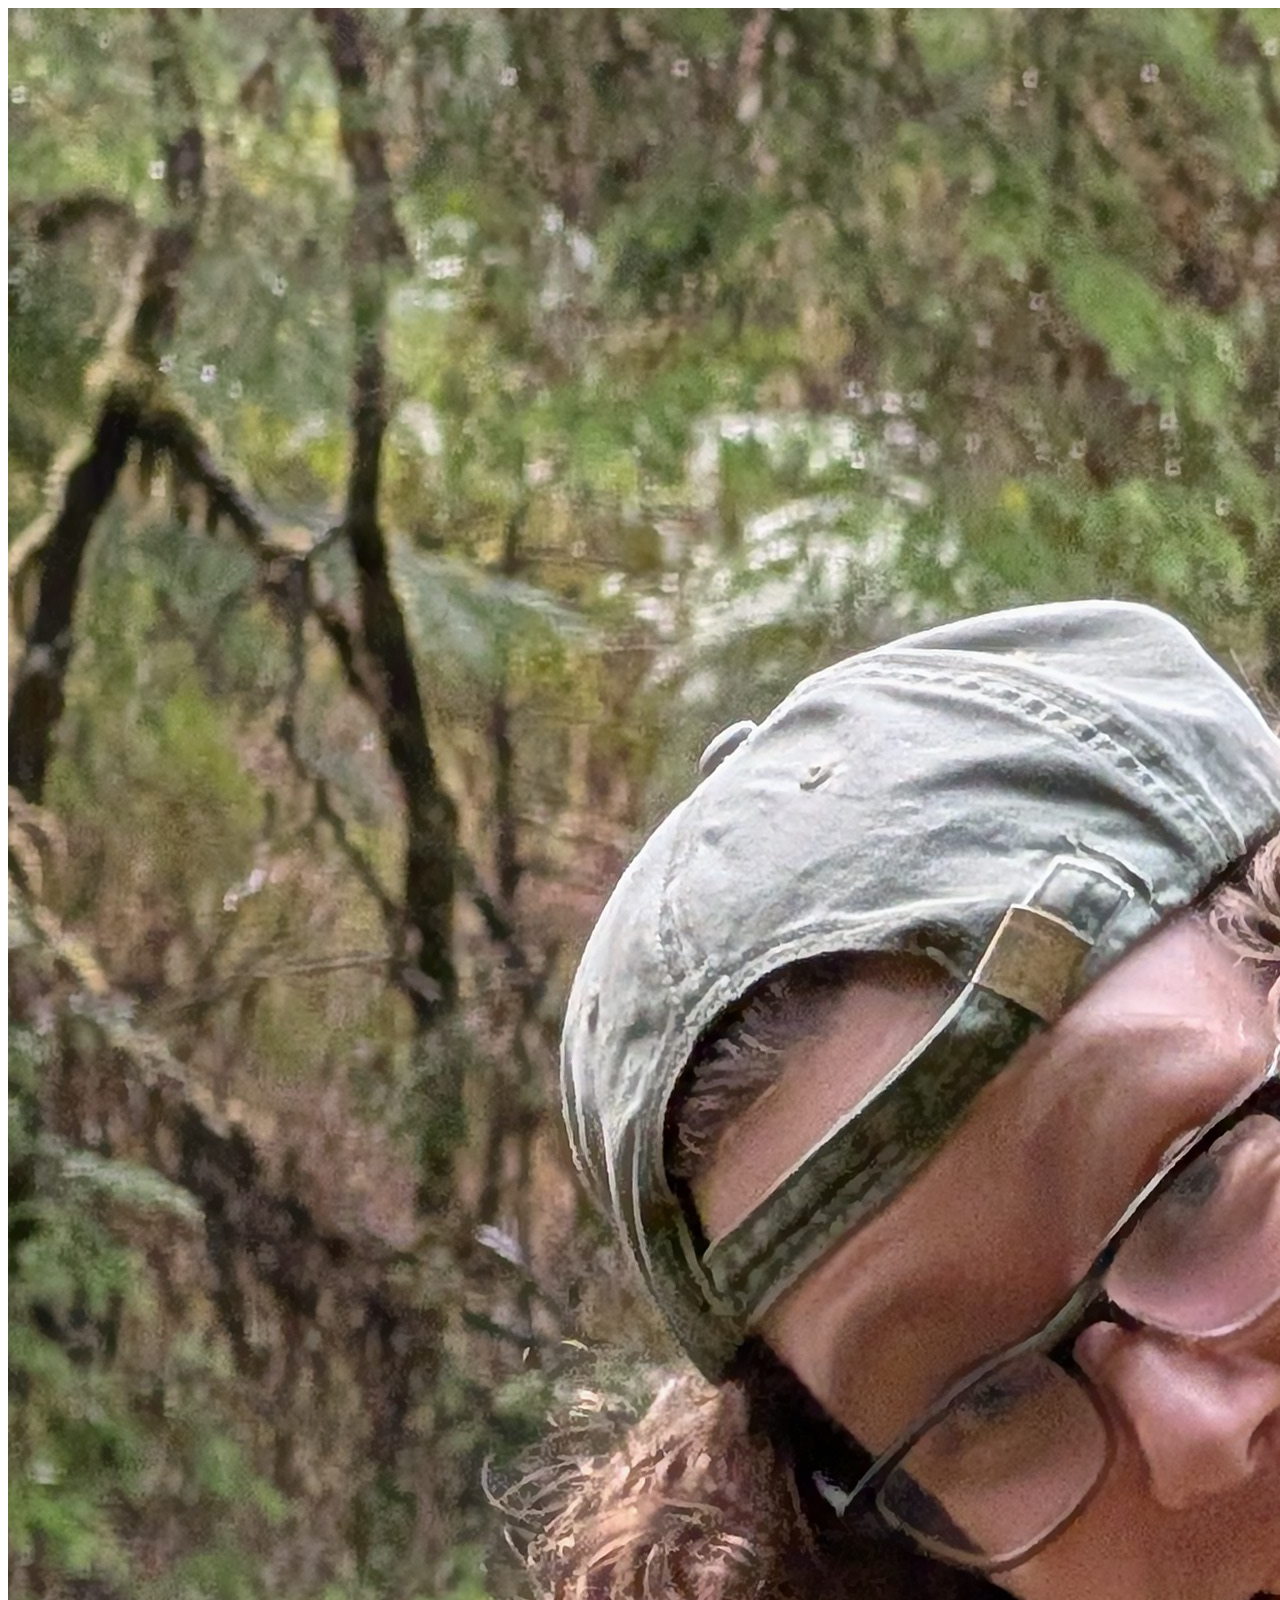
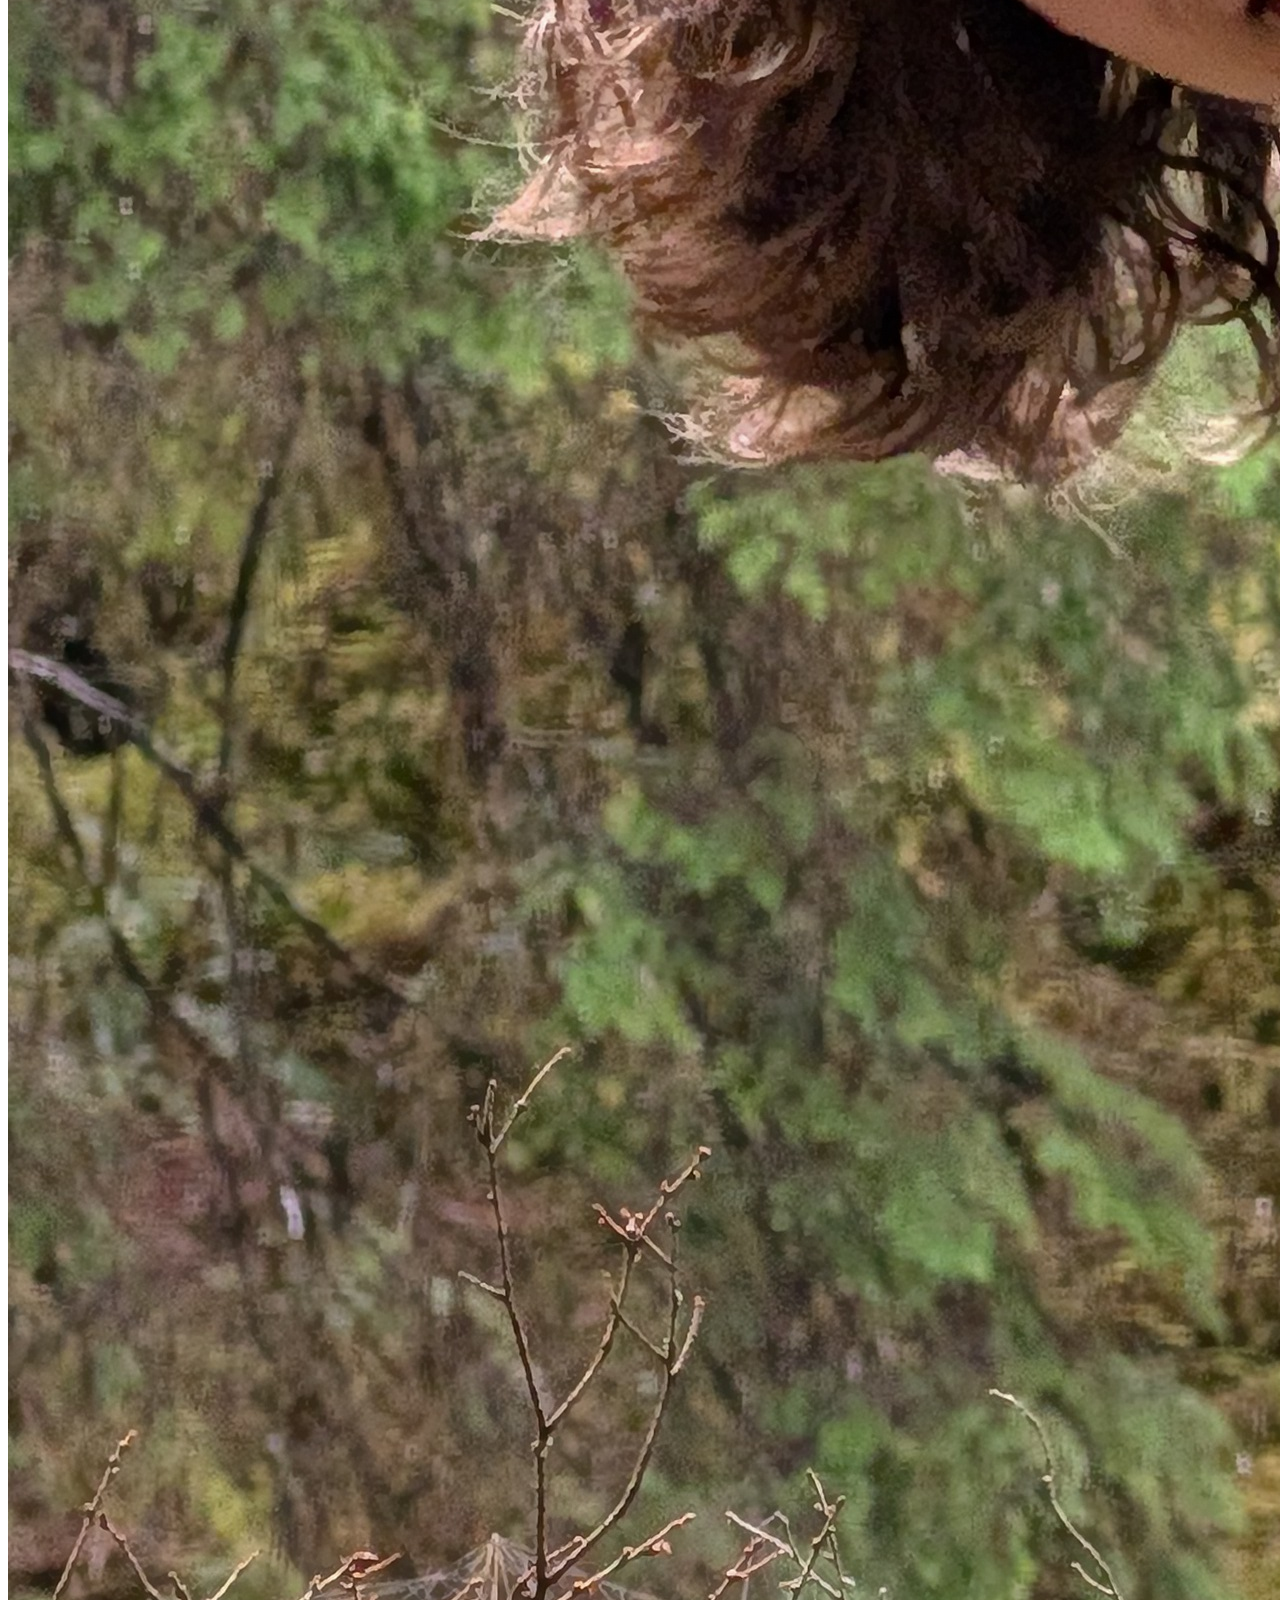
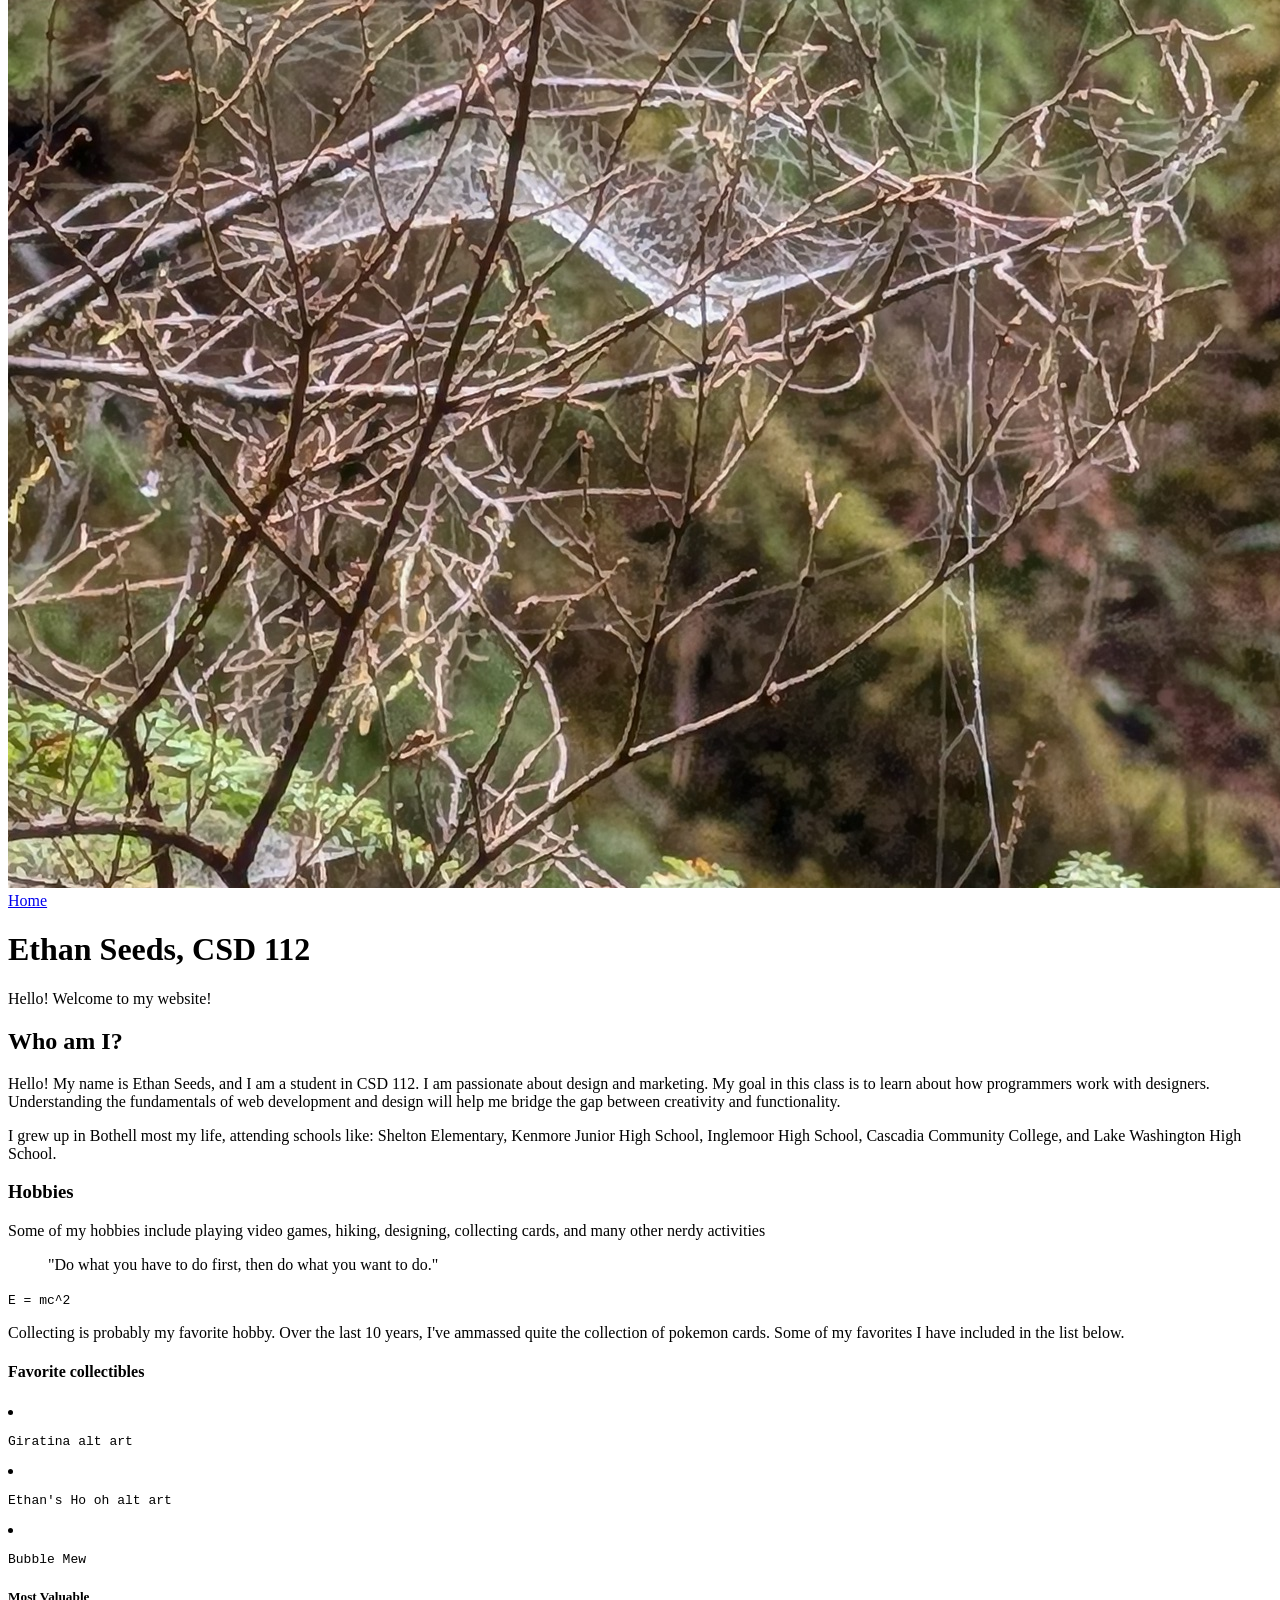
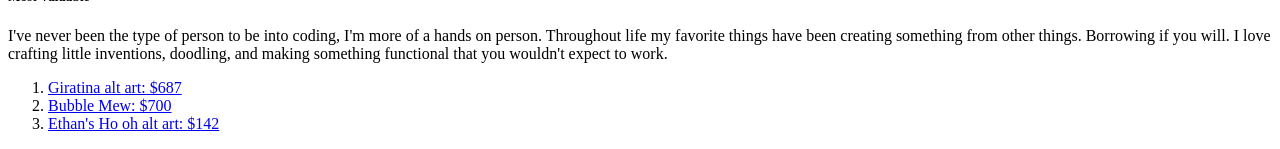
==== html/about.html @ 593fa88a "Edits" ====
<!DOCTYPE html>
<html lang="en">
<head>
    <meta charset="UTF-8">
    <meta name="viewport" content="width=device-width, initial-scale=1.0">
    <title>About me</title>
</head>
<body>
     <img src= "..\img\Ethan.jpg" alt="A picture of me">
     <a href="../index.html">Home</a>
    <h1> Ethan Seeds, CSD 112</h1>
      <P> Hello! Welcome to my website!</P>
      <h2>Who am I?</h2>  
        <p>Hello! My name is Ethan Seeds, and I am a student in CSD 112. I am passionate about design and marketing. My goal in this class is to learn about how programmers work with designers. Understanding the fundamentals of web development and design will help me bridge the gap between creativity and functionality.</p>
        <p>I grew up in Bothell most my life, attending schools like: Shelton Elementary, Kenmore Junior High School, Inglemoor High School, Cascadia Community College, and Lake Washington High School.</p>
    <h3>Hobbies</h3>
    <p>Some of my hobbies include playing video games, hiking, designing, collecting cards</a>, and many other nerdy activities</p>
    <blockquote>"Do what you have to do first, then do what you want to do."</blockquote>
    <code>E = mc^2</code>
    <P>Collecting is probably my favorite hobby. Over the last 10 years, I've ammassed quite the collection of pokemon cards. Some of my favorites I have included in the list below.</P>
    <h4>Favorite collectibles</h4>
    <li><pre>Giratina alt art</pre></li>
    <li><pre>Ethan's Ho oh alt art</pre></li>
    <li><pre>Bubble Mew</pre></li>
    <h5>Most Valuable</h5>
    <p>I've never been the type of person to be into coding, I'm more of a hands on person. Throughout life my favorite things have been creating something from other things. Borrowing if you will. I love crafting little inventions, doodling, and making something functional that you wouldn't expect to work.</p>
    <ol> <li><a href="https://app.getcollectr.com/explore/product/284137">Giratina alt art: $687</a></li>
        <li><a href="https://app.getcollectr.com/explore/product/534919">Bubble Mew: $700</a></li> 
       <li><a href="https://app.getcollectr.com/explore/product/633030">Ethan's Ho oh alt art: $142</a></li></ol>
    
</body>
</html>
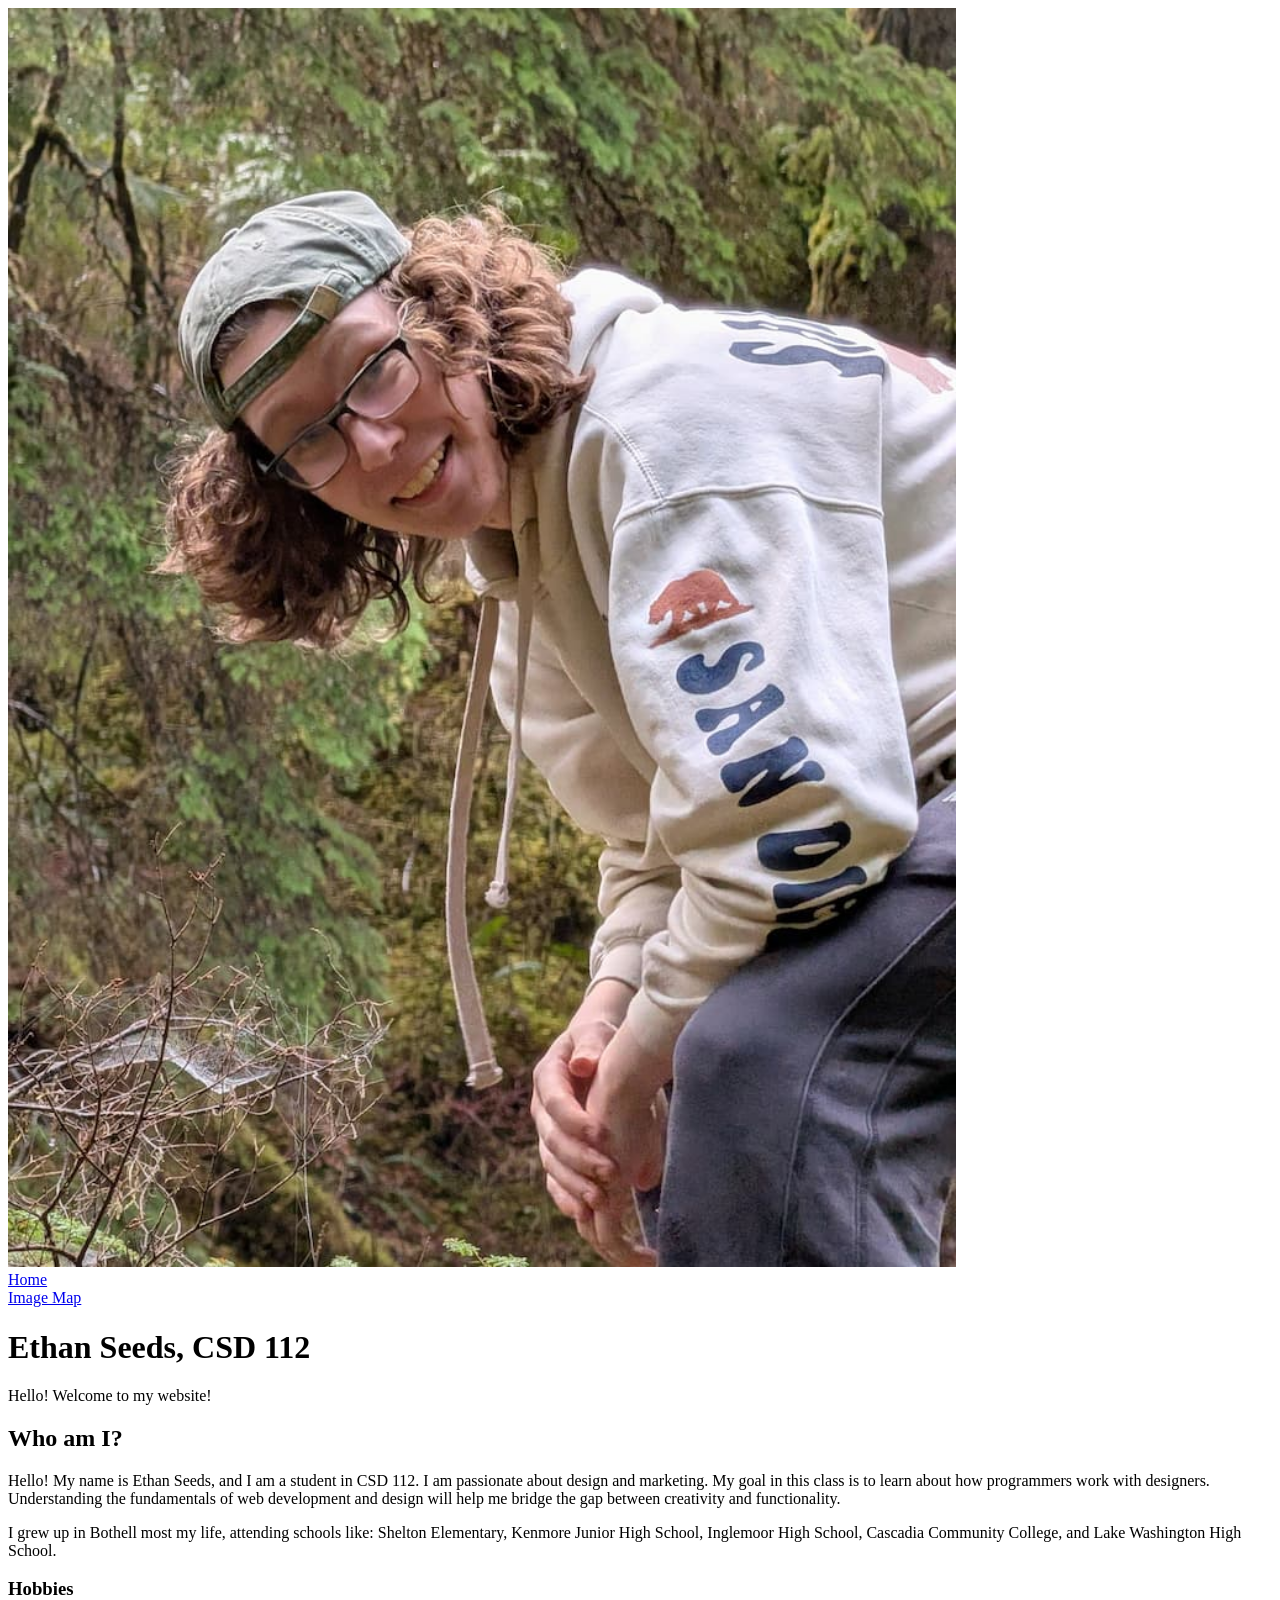
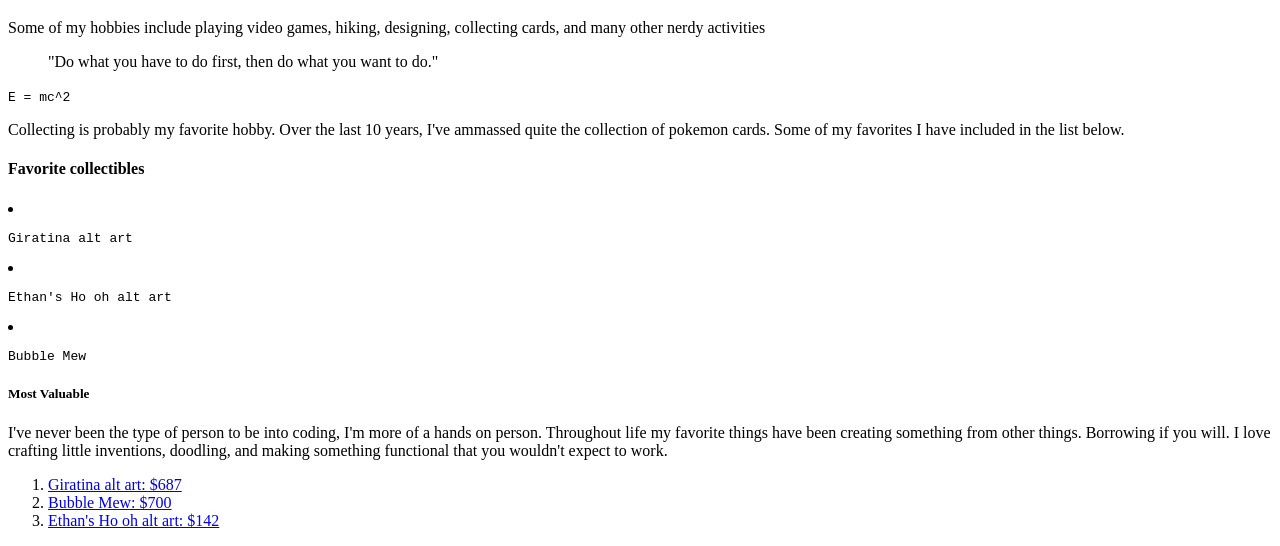
==== commit 3804318e: "update" ====
--- a/html/about.html
+++ b/html/about.html
@@ -6,16 +6,21 @@
     <title>About me</title>
 </head>
 <body>
-     <img src= "..\img\Ethan.jpg" alt="A picture of me">
-     <a href="../index.html">Home</a>
-    <h1> Ethan Seeds, CSD 112</h1>
+    <div class="Picture">   
+     <img src= "..\img\Ethan1.jpg" alt="A picture of me">
+     </div>
+     <a href="..\index.html">Home</a>
+     <div>
+         <a href="imagemap.html">Image Map</a>
+    </div>
+         <h1> Ethan Seeds, CSD 112</h1>
       <P> Hello! Welcome to my website!</P>
       <h2>Who am I?</h2>  
         <p>Hello! My name is Ethan Seeds, and I am a student in CSD 112. I am passionate about design and marketing. My goal in this class is to learn about how programmers work with designers. Understanding the fundamentals of web development and design will help me bridge the gap between creativity and functionality.</p>
         <p>I grew up in Bothell most my life, attending schools like: Shelton Elementary, Kenmore Junior High School, Inglemoor High School, Cascadia Community College, and Lake Washington High School.</p>
     <h3>Hobbies</h3>
-    <p>Some of my hobbies include playing video games, hiking, designing, collecting cards</a>, and many other nerdy activities</p>
-    <blockquote>"Do what you have to do first, then do what you want to do."</blockquote>
+    <p>Some of my hobbies include playing video games, hiking, designing, collecting cards, and many other nerdy activities</p>
+     <blockquote>"Do what you have to do first, then do what you want to do."</blockquote>
     <code>E = mc^2</code>
     <P>Collecting is probably my favorite hobby. Over the last 10 years, I've ammassed quite the collection of pokemon cards. Some of my favorites I have included in the list below.</P>
     <h4>Favorite collectibles</h4>
@@ -28,5 +33,6 @@
         <li><a href="https://app.getcollectr.com/explore/product/534919">Bubble Mew: $700</a></li> 
        <li><a href="https://app.getcollectr.com/explore/product/633030">Ethan's Ho oh alt art: $142</a></li></ol>
     
+    <link rel="stylesheet" href="../css/style.css">
 </body>
 </html>
--- a/css/style.css
+++ b/css/style.css
@@ -0,0 +1,3 @@
+img {
+    width: 75% !important;
+}
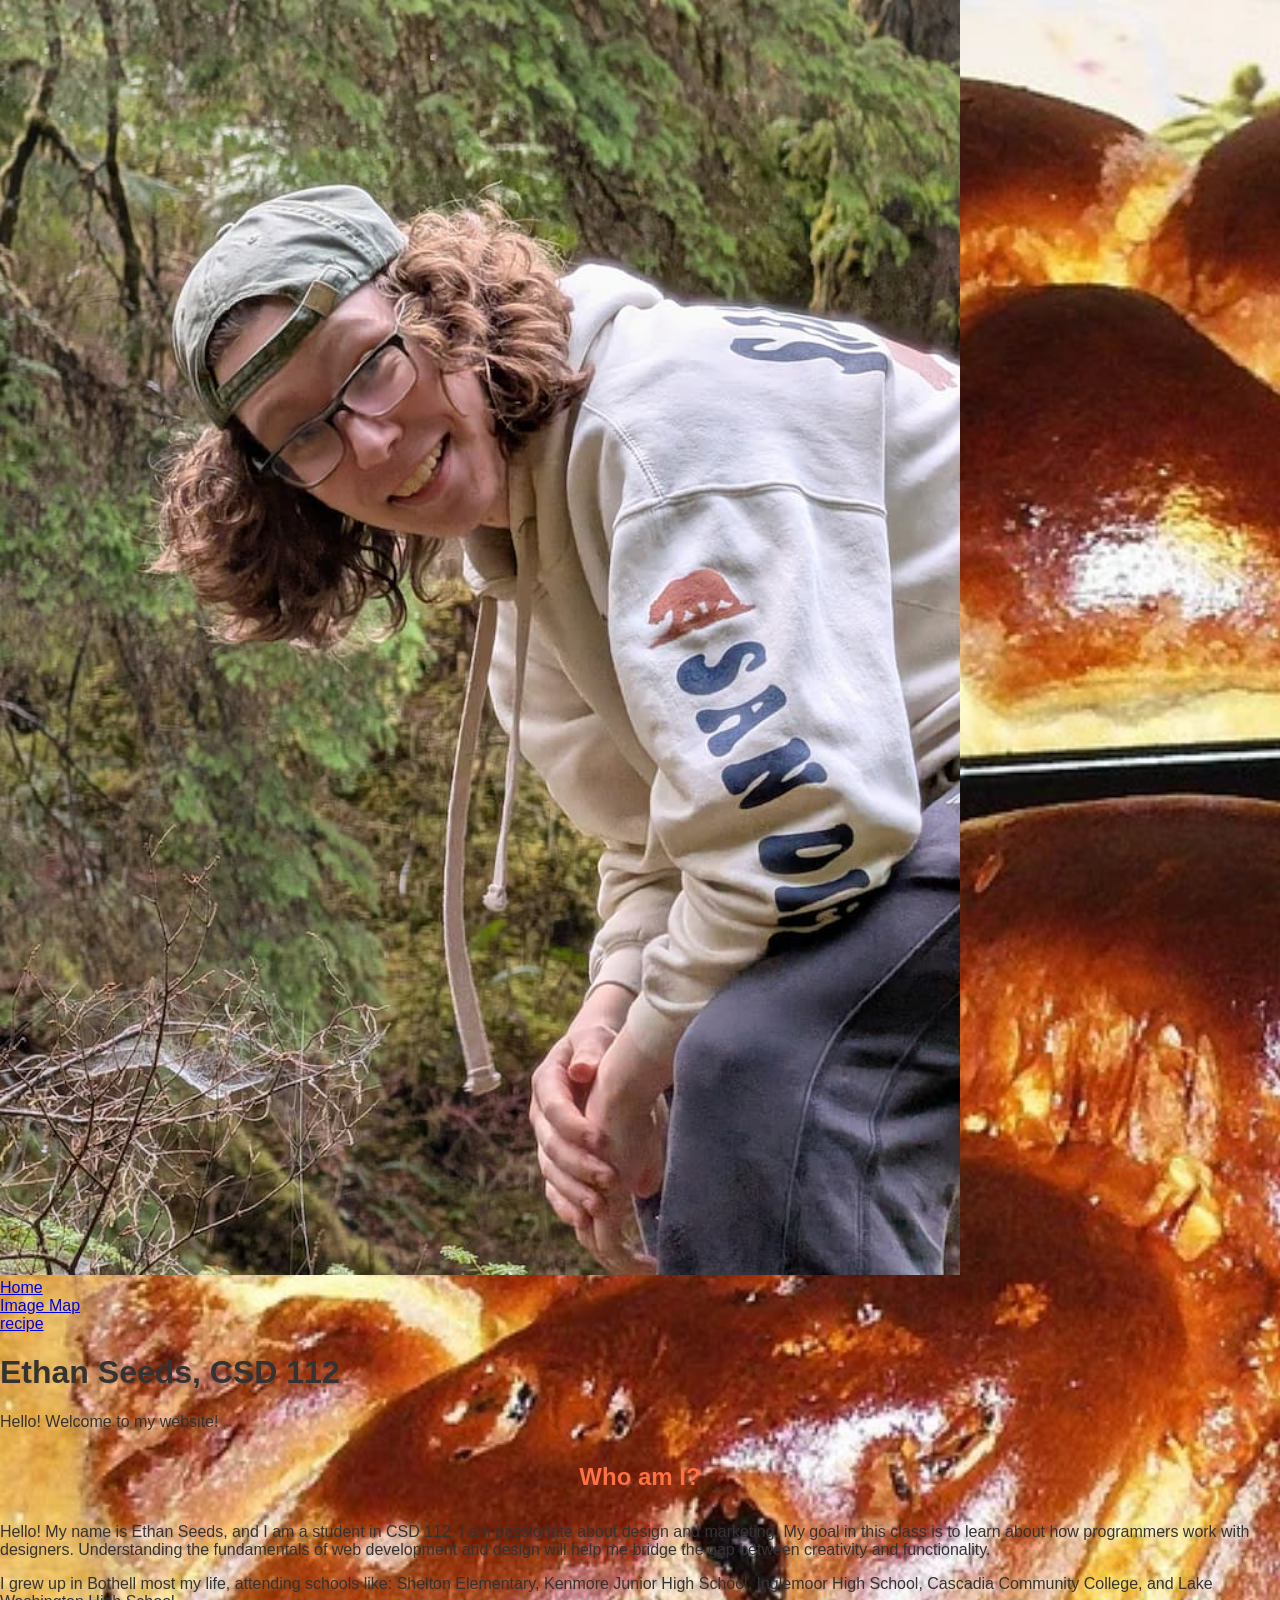
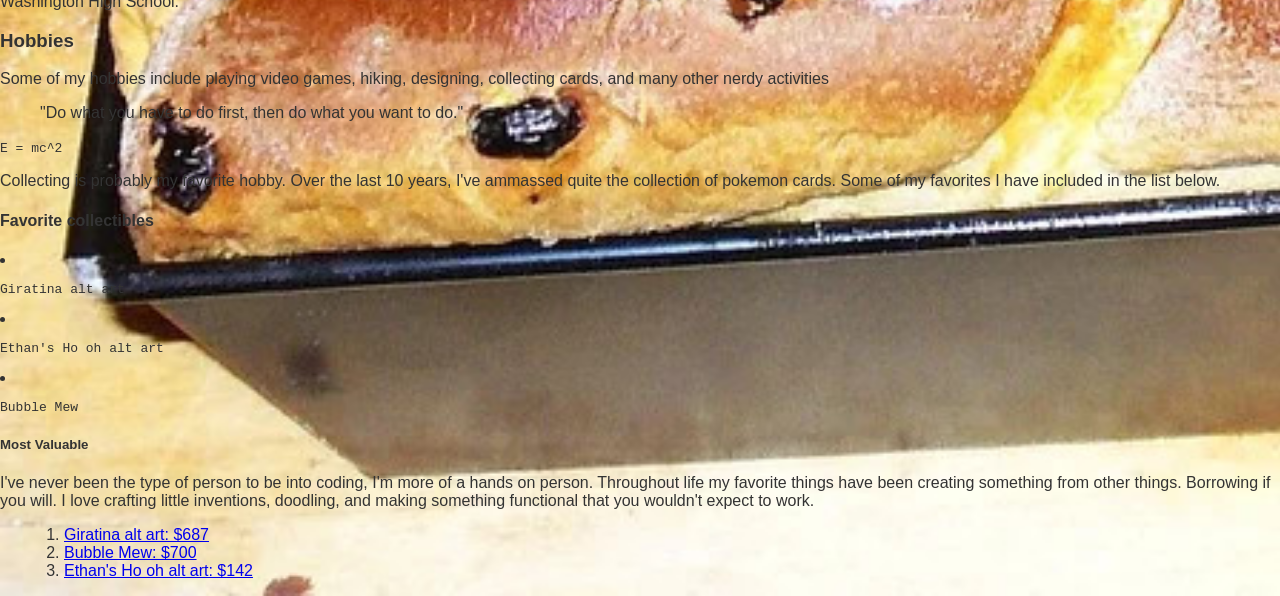
==== commit 3cfdc5ad: "update" ====
--- a/html/about.html
+++ b/html/about.html
@@ -12,6 +12,9 @@
      <a href="..\index.html">Home</a>
      <div>
          <a href="imagemap.html">Image Map</a>
+        <div> 
+            <a href="recipes.html">recipe</a>
+        </div>
     </div>
          <h1> Ethan Seeds, CSD 112</h1>
       <P> Hello! Welcome to my website!</P>
--- a/css/style.css
+++ b/css/style.css
@@ -1,3 +1,42 @@
 img {
     width: 75% !important;
+}
+html {
+        body {
+            background-image: url(../img/ChallahBread.jpg);
+            background-size: cover;
+            font-family: Arial, sans-serif;
+            margin: 0;
+            background-color: #fff8f0;
+            color: #333;
+        }
+        header {
+            background-color: #ff7043;
+            color: white;
+            padding: 1rem;
+            text-align: center;
+        }
+        .recipe { 
+            
+            background: white;
+            margin: 1rem auto;
+            padding: 1rem;
+            border-radius: 8px;
+            max-width: 50%;
+            box-shadow: 0 2px 5px rgba(0,0,0,0.1);
+        }
+        .recipe h3 {
+            color: #572718;
+            margin-left: 1.5rem;
+        }
+        h2 {
+            color: #ff7043;
+            text-align: center;
+            margin: 1rem auto;
+            padding: 1rem;
+
+        }
+        ul, ol {
+            margin-left: 1.5rem;
+        }
 }
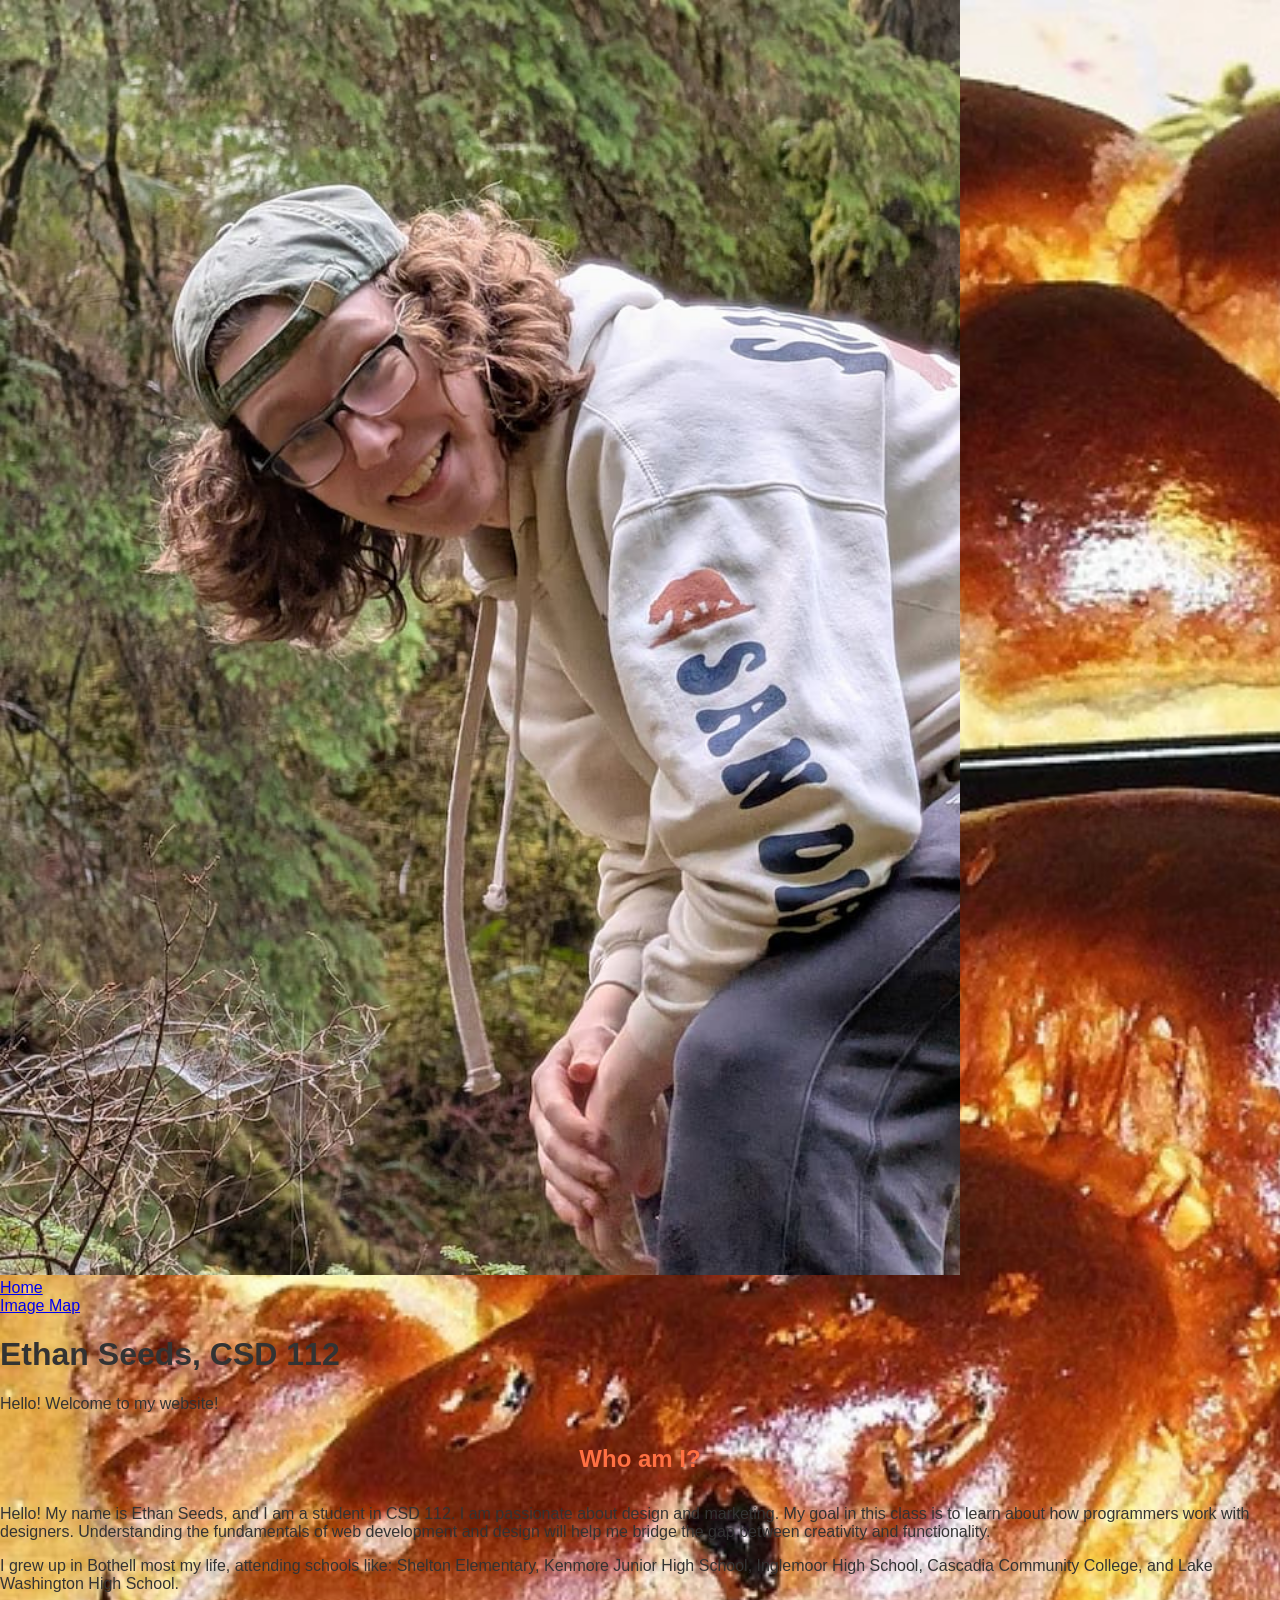
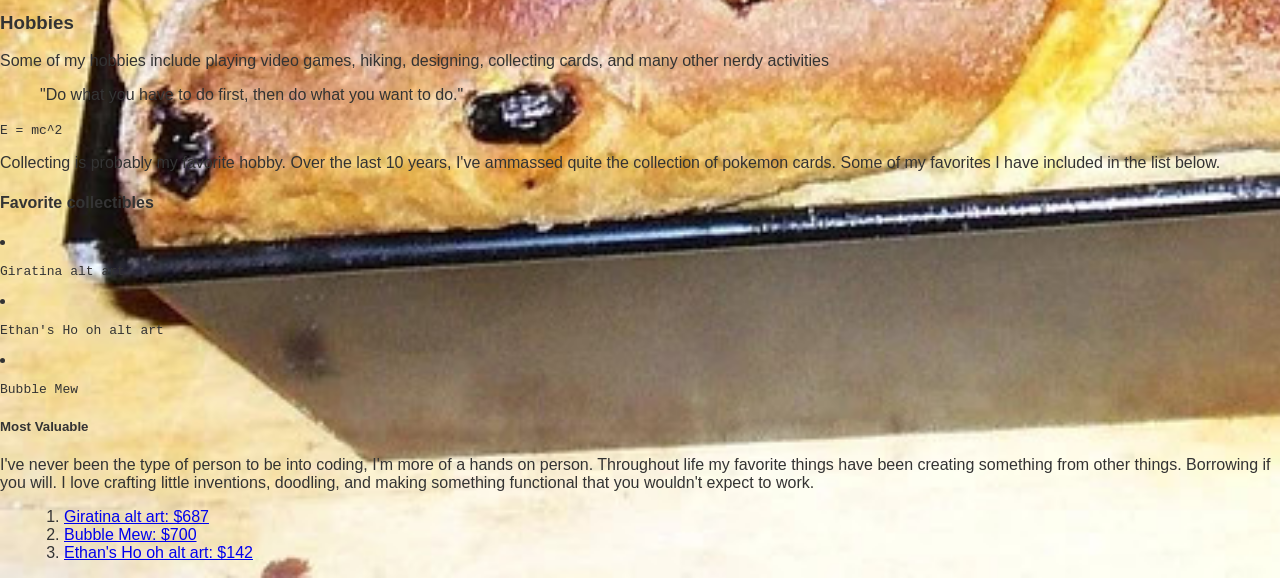
==== commit 523df290: "s" ====
--- a/html/about.html
+++ b/html/about.html
@@ -12,9 +12,7 @@
      <a href="..\index.html">Home</a>
      <div>
          <a href="imagemap.html">Image Map</a>
-        <div> 
-            <a href="recipes.html">recipe</a>
-        </div>
+
     </div>
          <h1> Ethan Seeds, CSD 112</h1>
       <P> Hello! Welcome to my website!</P>
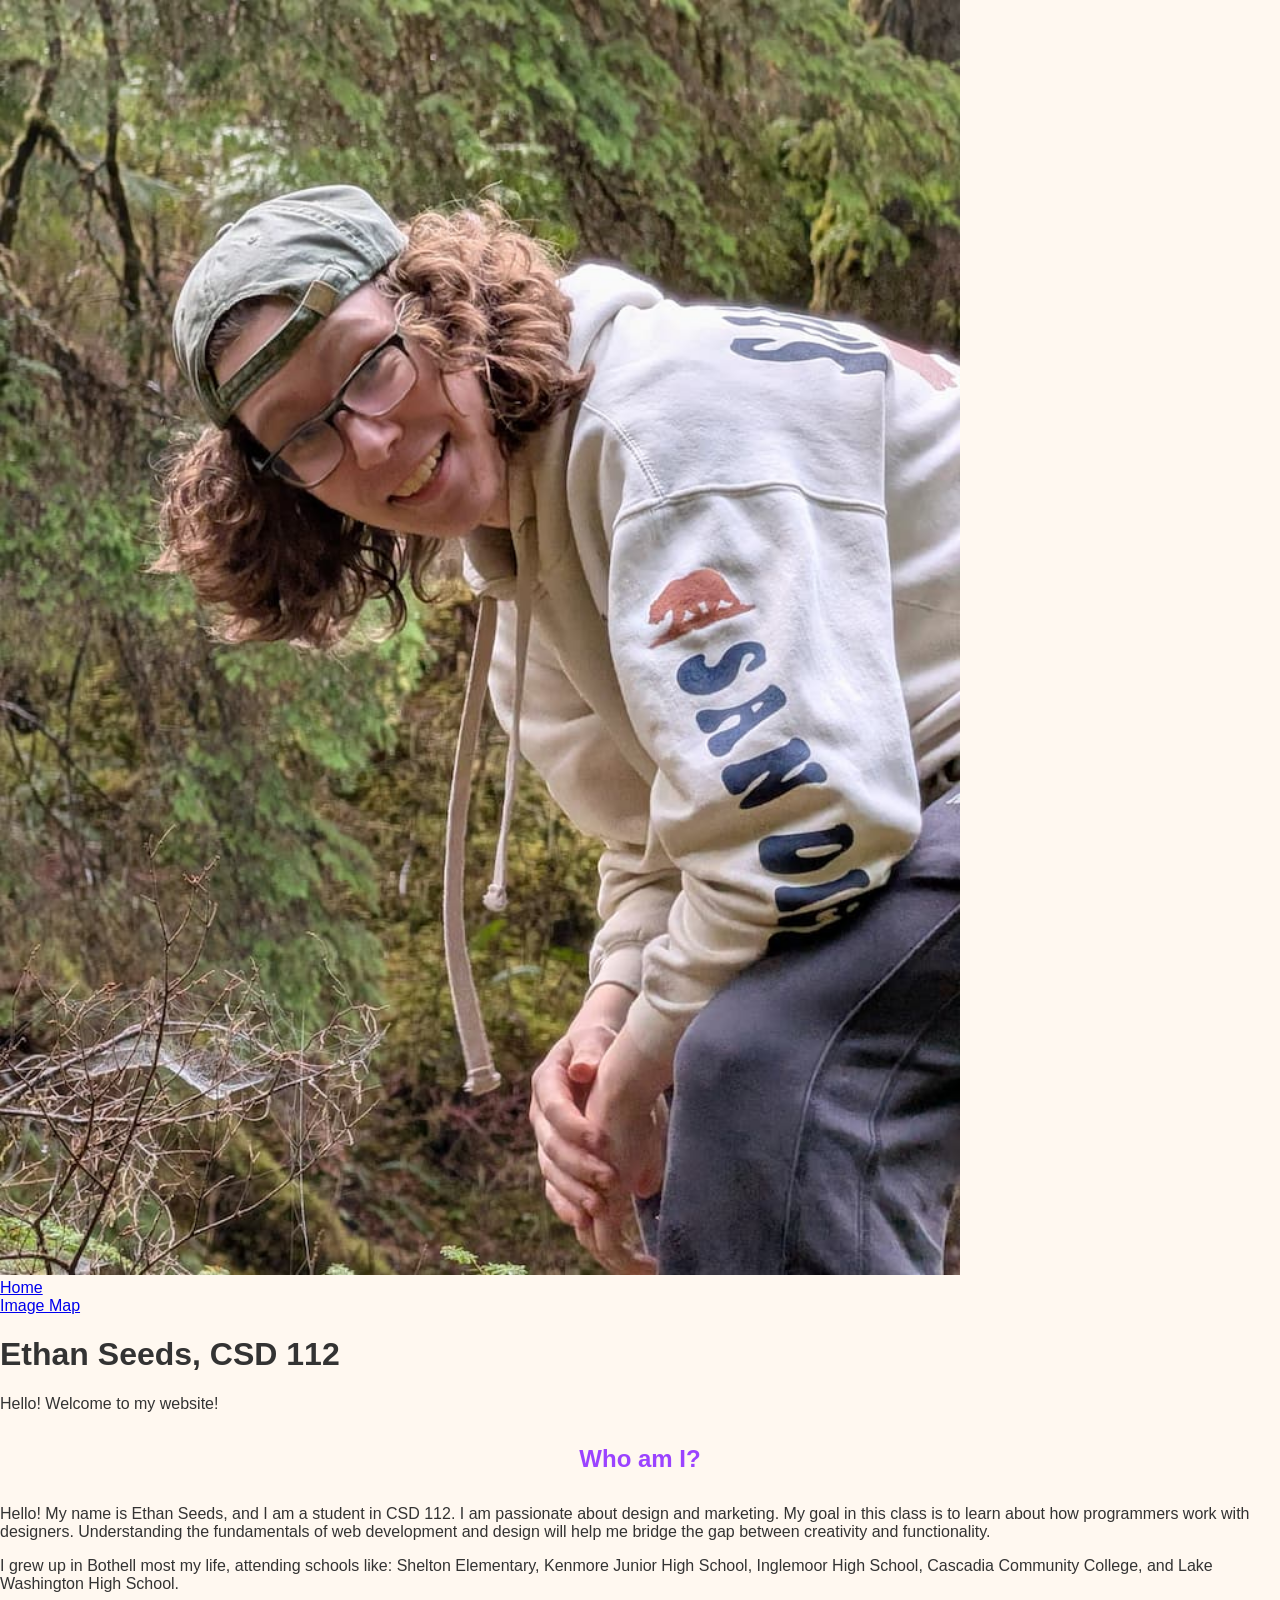
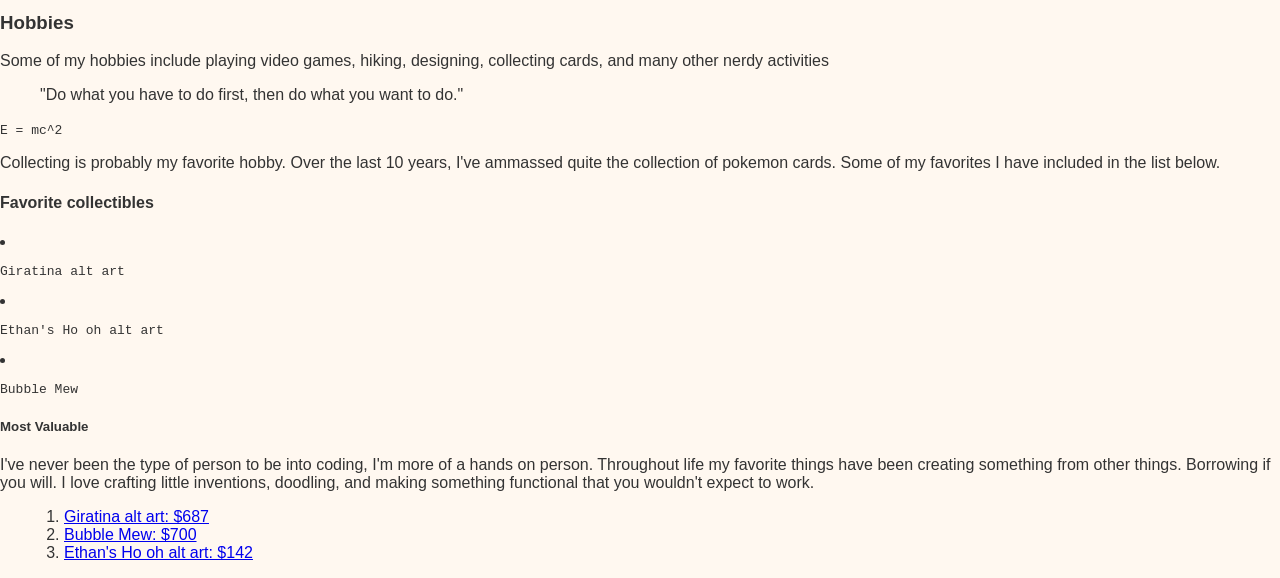
==== commit 7ab72573: "Tables" ====
--- a/html/about.html
+++ b/html/about.html
@@ -4,6 +4,7 @@
     <meta charset="UTF-8">
     <meta name="viewport" content="width=device-width, initial-scale=1.0">
     <title>About me</title>
+    <link rel="stylesheet" href="../css/style.css">
 </head>
 <body>
     <div class="Picture">   
@@ -34,6 +35,6 @@
         <li><a href="https://app.getcollectr.com/explore/product/534919">Bubble Mew: $700</a></li> 
        <li><a href="https://app.getcollectr.com/explore/product/633030">Ethan's Ho oh alt art: $142</a></li></ol>
     
-    <link rel="stylesheet" href="../css/style.css">
+    
 </body>
 </html>
--- a/css/style.css
+++ b/css/style.css
@@ -2,14 +2,16 @@
     width: 75% !important;
 }
 html {
+
         body {
-            background-image: url(../img/ChallahBread.jpg);
             background-size: cover;
             font-family: Arial, sans-serif;
             margin: 0;
             background-color: #fff8f0;
             color: #333;
+            padding: 0;
         }
+      
         header {
             background-color: #ff7043;
             color: white;
@@ -30,7 +32,7 @@
             margin-left: 1.5rem;
         }
         h2 {
-            color: #ff7043;
+            color: #9b43ff;
             text-align: center;
             margin: 1rem auto;
             padding: 1rem;
@@ -39,4 +41,40 @@
         ul, ol {
             margin-left: 1.5rem;
         }
+        table {
+        background-color: #ddd;
+        width: 100%;
+        border-collapse: collapse;
+        margin: 20px 0;
+        font-family: 'Bold', 'Franklin Gothic Medium', 'Arial Narrow', Arial, sans-serif;
+        }
+        th, td {
+        border: 1px solid #ddd;
+        padding: 12px;
+        text-align: left;
+        }
+         th {
+        background-color: #f4f4f4;
+        color: #333;
+        }
+        tr:nth-child(even) {
+        background-color: #f9f9f9;
+         }
+         tr:hover {
+        background-color: #b3b3b3;
+        }
+        .color-icon {
+        width: 15px;
+        height: 15px;
+        display: inline-block;
+        border-radius: 50%;
+        margin-right: 5px;
+    }
+    .planeswalker header {
+        background-color: #423ba1;
+        color: #000000;
+        padding: 1rem;
+        text-align: center; 
+    }
+ 
 }
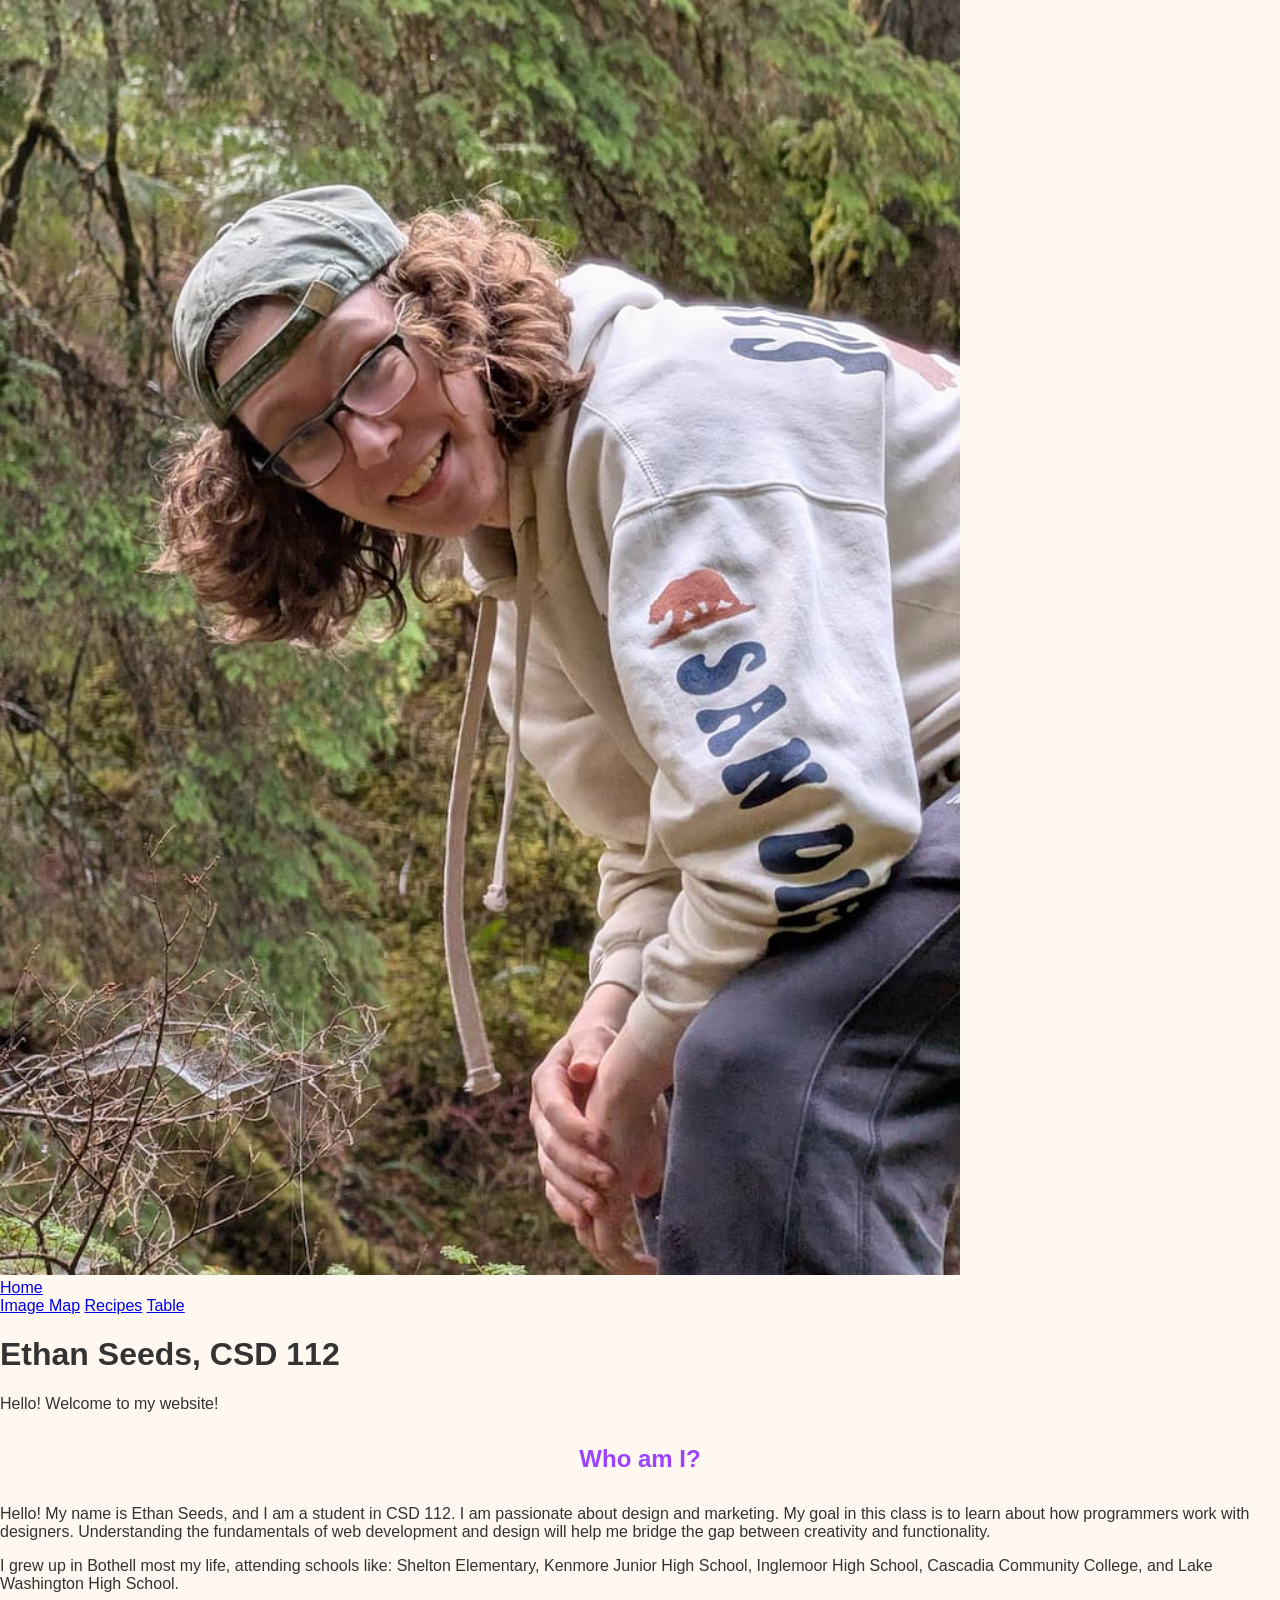
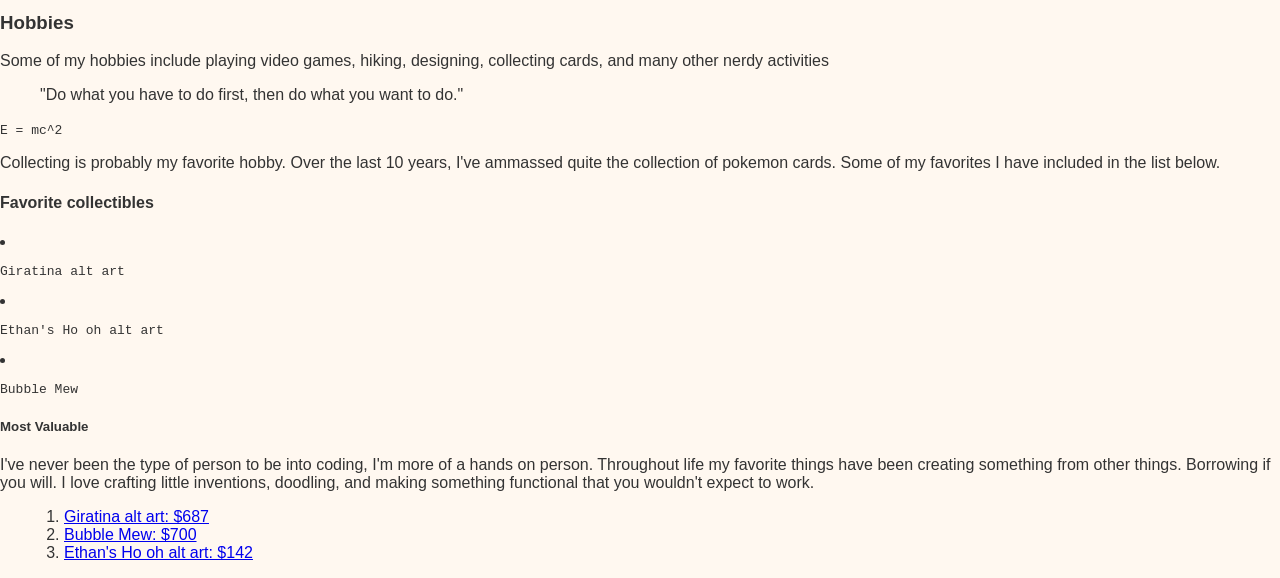
==== commit 3addc911: "update" ====
--- a/html/about.html
+++ b/html/about.html
@@ -13,6 +13,8 @@
      <a href="..\index.html">Home</a>
      <div>
          <a href="imagemap.html">Image Map</a>
+            <a href="recipes.html">Recipes</a>
+            <a href="table.html">Table</a>
 
     </div>
          <h1> Ethan Seeds, CSD 112</h1>
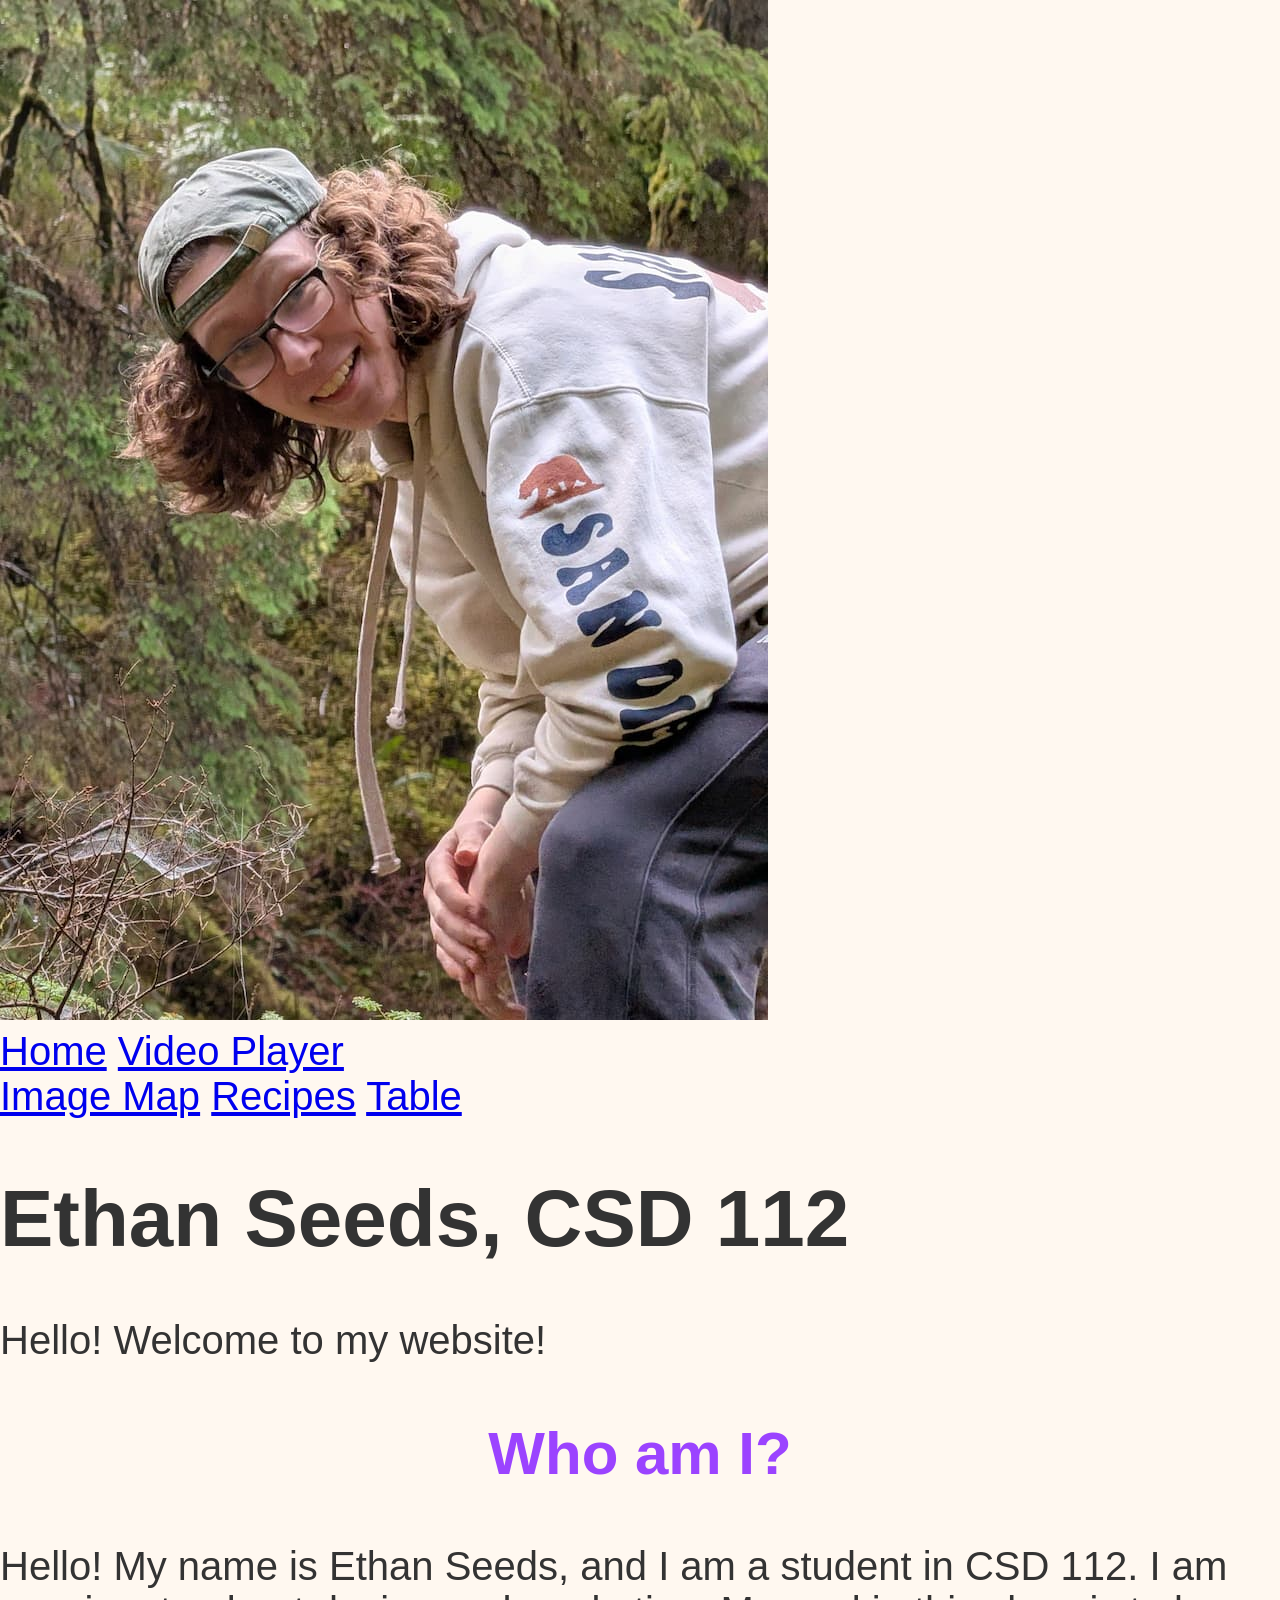
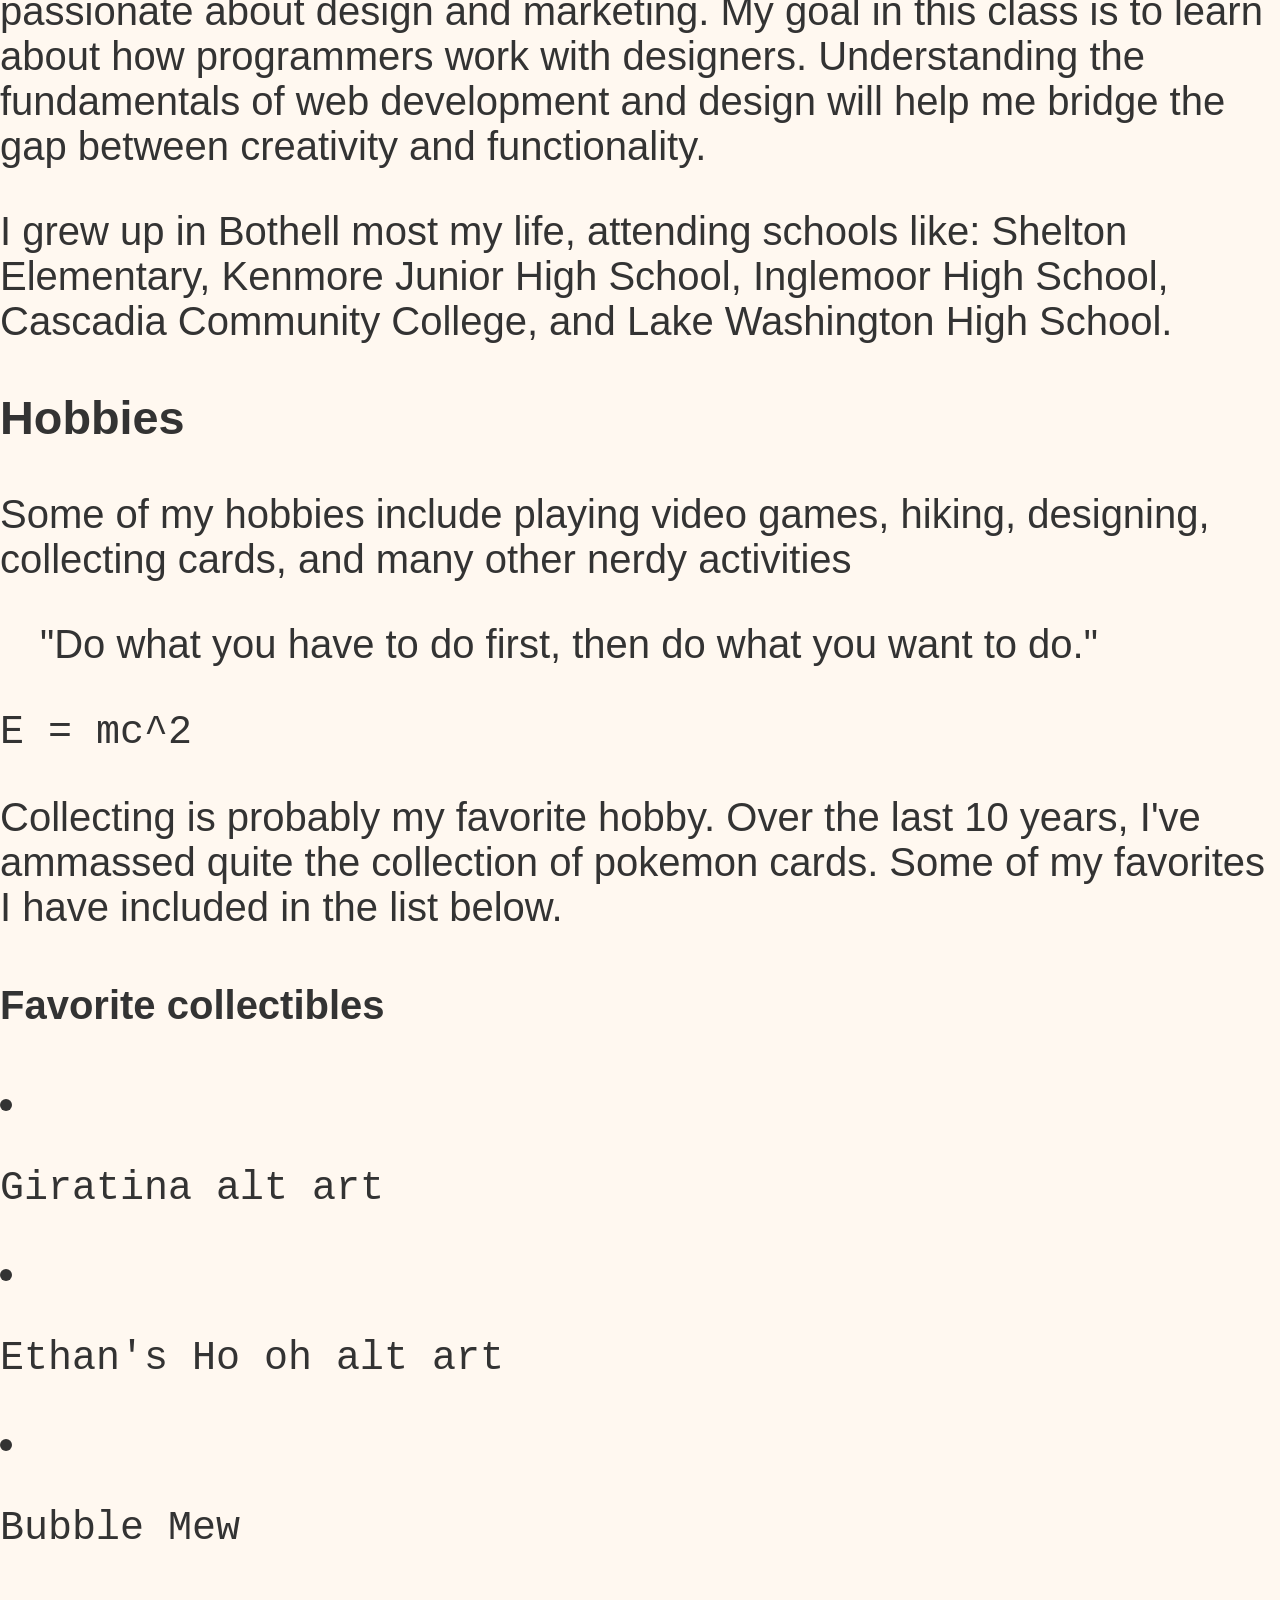
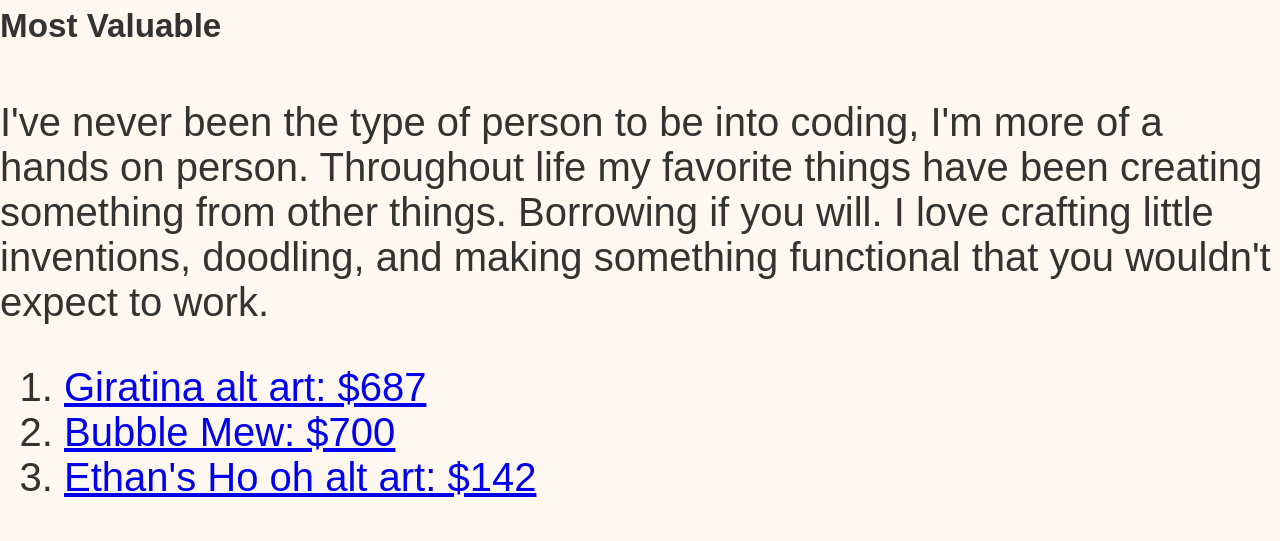
==== commit 222b5b6e: "update" ====
--- a/html/about.html
+++ b/html/about.html
@@ -11,6 +11,7 @@
      <img src= "..\img\Ethan1.jpg" alt="A picture of me">
      </div>
      <a href="..\index.html">Home</a>
+     <a href="videoplayer.html">Video Player</a>
      <div>
          <a href="imagemap.html">Image Map</a>
             <a href="recipes.html">Recipes</a>
--- a/css/style.css
+++ b/css/style.css
@@ -1,7 +1,3 @@
-img {
-    width: 75% !important;
-}
-html {
 
         body {
             background-size: cover;
@@ -10,8 +6,8 @@
             background-color: #fff8f0;
             color: #333;
             padding: 0;
+            font-size: 40px;
         }
-      
         header {
             background-color: #ff7043;
             color: white;
@@ -36,29 +32,36 @@
             text-align: center;
             margin: 1rem auto;
             padding: 1rem;
+        
 
         }
+        
         ul, ol {
             margin-left: 1.5rem;
         }
         table {
-        background-color: #ddd;
+        background-color: #834848;
         width: 100%;
         border-collapse: collapse;
         margin: 20px 0;
         font-family: 'Bold', 'Franklin Gothic Medium', 'Arial Narrow', Arial, sans-serif;
+        font-size: 32px;
+        font-size: scalable 100%;
+        flex: auto;
         }
         th, td {
         border: 1px solid #ddd;
         padding: 12px;
         text-align: left;
+        font-size: scalable 100%;
+        font-weight: 200;
         }
          th {
         background-color: #f4f4f4;
         color: #333;
         }
         tr:nth-child(even) {
-        background-color: #f9f9f9;
+        background-color: #f13131;
          }
          tr:hover {
         background-color: #b3b3b3;
@@ -74,7 +77,32 @@
         background-color: #423ba1;
         color: #000000;
         padding: 1rem;
-        text-align: center; 
+        text-align: center;
+        font-size: vw 10%; 
     }
- 
+    .recipe-page {
+        background-image: url('../img/ChallahBread.jpg');
+        background-repeat: no-repeat;
+        background-size: cover;
+    }
+    tbody td:first-child img {
+        width: 100%;
+        max-width: 400px; 
+
+    }
+    .video-container {
+  position: relative;
+  width: 100%;
+  padding-bottom: 56.25%; /* (9 / 16) * 100 = 16:9 ratio */
+  height: 0;
+  overflow: hidden;
+}
+
+.video-container iframe {
+  position: absolute;
+  top: 0;
+  left: 0;
+  width: 100%;
+  height: 100%;
+  border: 0;
 }
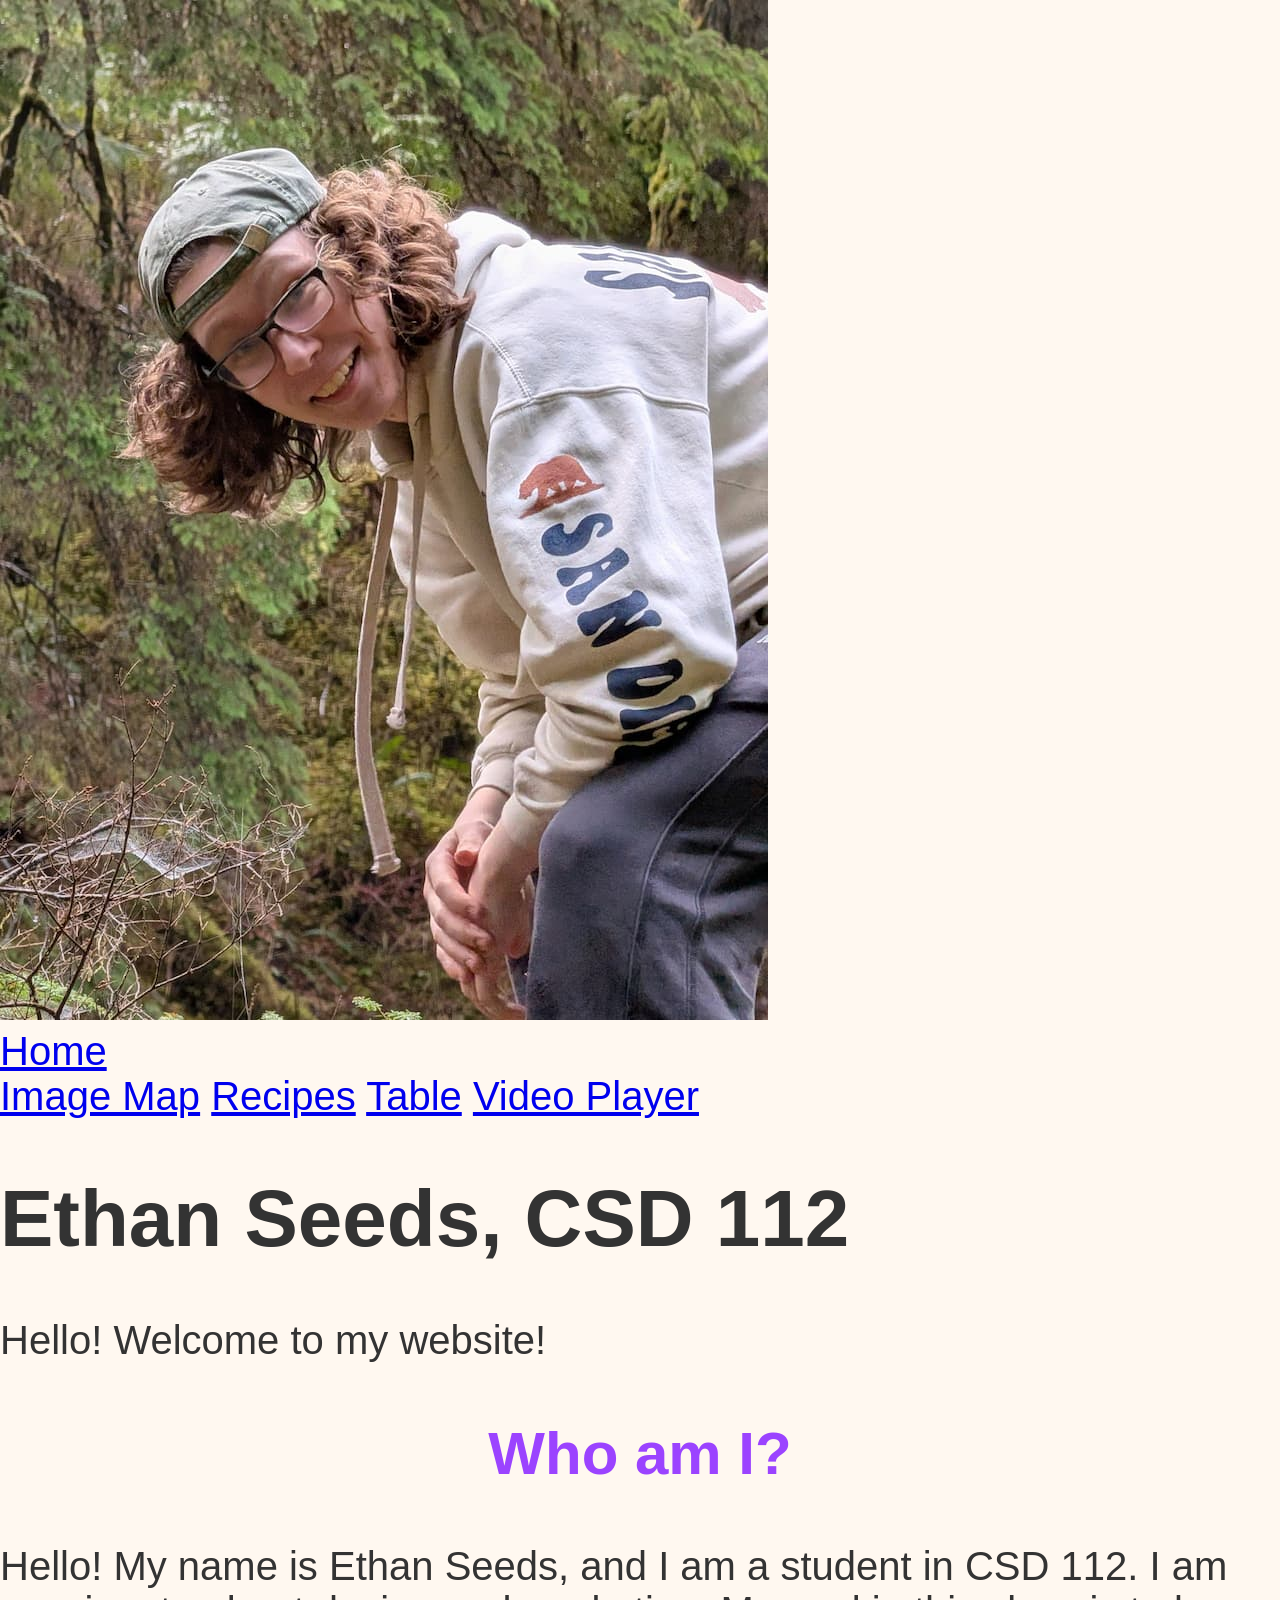
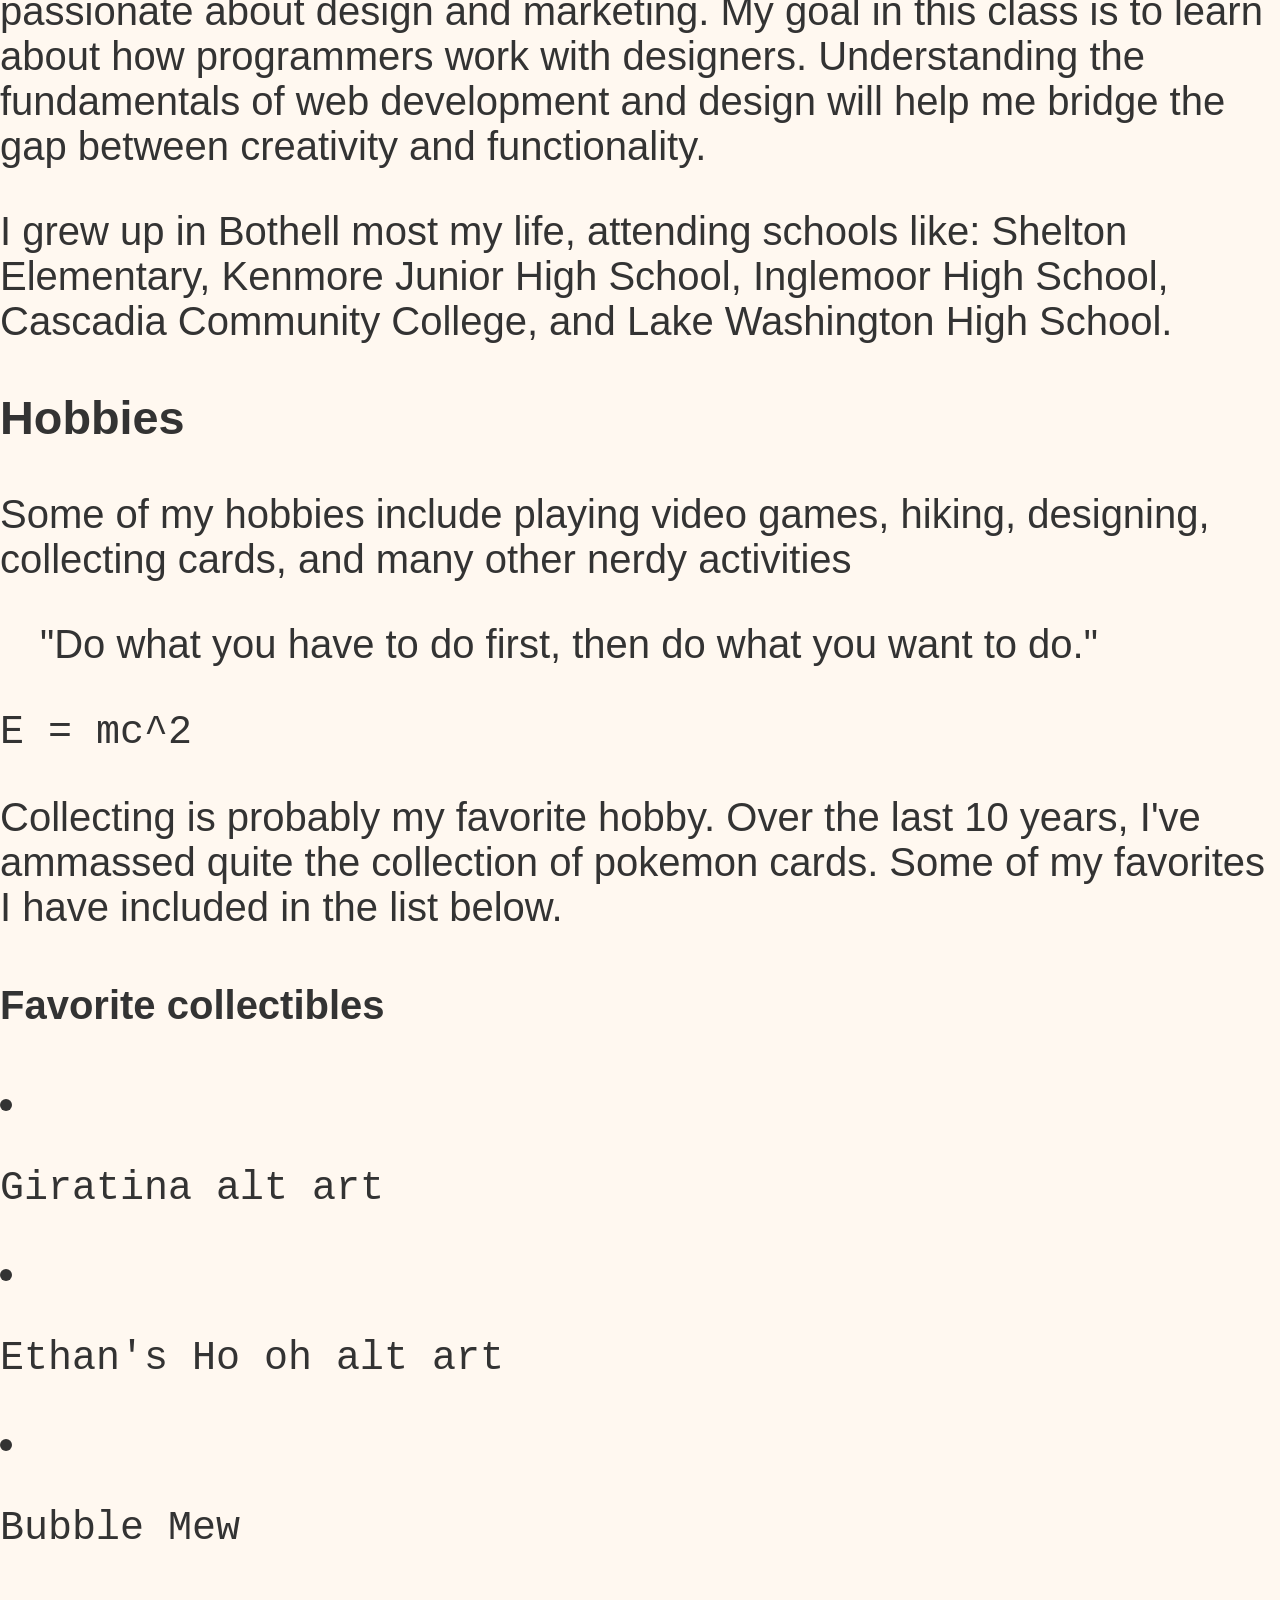
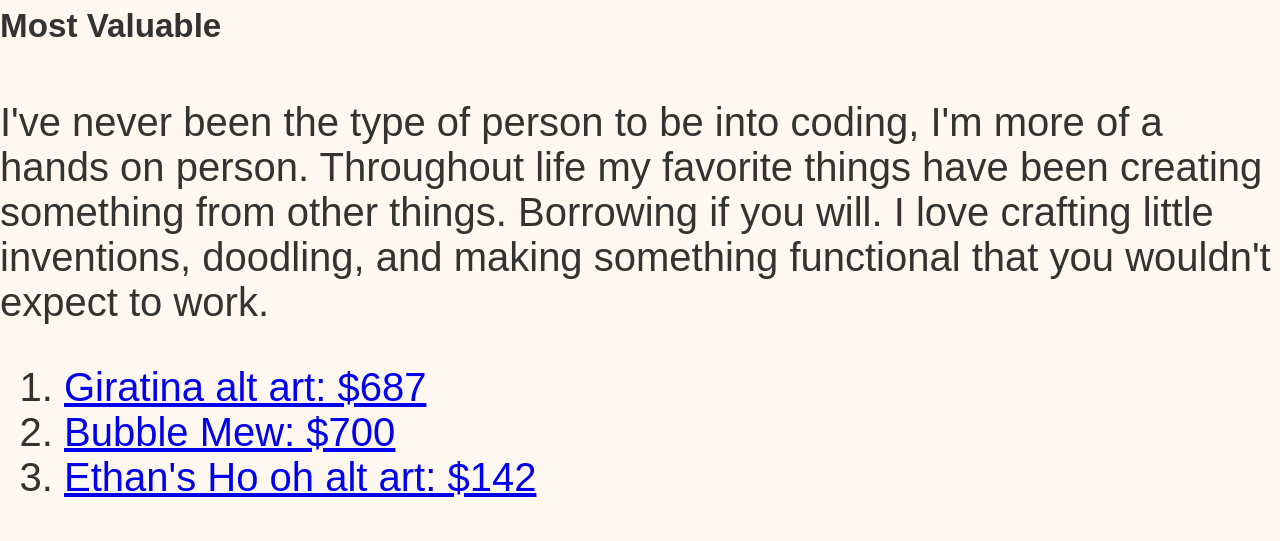
==== commit 2e46a8bf: "Update about.html" ====
--- a/html/about.html
+++ b/html/about.html
@@ -11,12 +11,12 @@
      <img src= "..\img\Ethan1.jpg" alt="A picture of me">
      </div>
      <a href="..\index.html">Home</a>
-     <a href="videoplayer.html">Video Player</a>
+     
      <div>
          <a href="imagemap.html">Image Map</a>
             <a href="recipes.html">Recipes</a>
             <a href="table.html">Table</a>
-
+    <a href="videoplayer.html">Video Player</a>
     </div>
          <h1> Ethan Seeds, CSD 112</h1>
       <P> Hello! Welcome to my website!</P>
